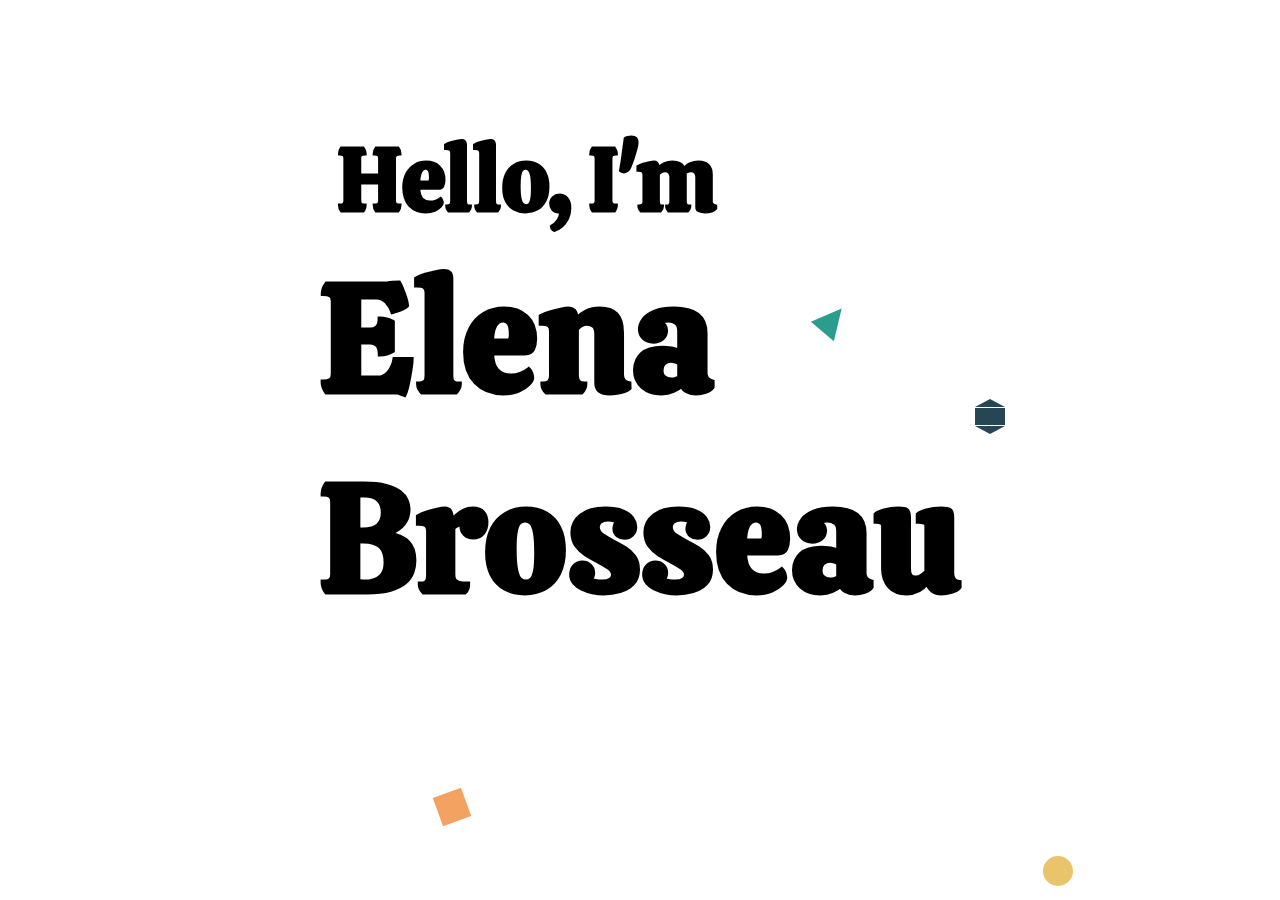
==== index.html @ d4aa17fb "testing responsiveness" ====
<!DOCTYPE html>
<html lang="en">
<head>
    <meta charset="UTF-8">
    <meta http-equiv="X-UA-Compatible" content="IE=edge">
    <meta name="viewport" content="width=device-width, initial-scale=1.0">
    <link rel="preconnect" href="https://fonts.googleapis.com"><link rel="preconnect" href="https://fonts.gstatic.com" crossorigin><link href="https://fonts.googleapis.com/css2?family=Calistoga&display=swap" rel="stylesheet">
    <link href="./styles.css" rel="stylesheet">
    <title>Name Plate</title>
</head>
<body>
    <div id="name-plate">
        <h1>
            &nbsp&nbsp
            <span id="intro">Hello, I'm</span>
            <br>
            <span id="name">Elena Brosseau</span>
        </h1>
        <div id="shapes">
            <div id="square"></div>
            <div id="circle" class="circle-one"></div>
            <div id="triangle"></div>
            <div id="hexagon"></div>
            <div id="circle" class="circle-two"></div>
        </div>
    </div>
</body>
</html>
---- styles.css ----
#name-plate {
    width: 500px;
    margin: 100px auto;
    display: flex;
    flex-direction: column;
    align-items: center;
}

h1 {
    font-family: "Calistoga";
    z-index: 10;
}

h1 #intro {
    font-size: 7vw;
}

h1 #name {
    font-size: 12vw;
}



/*

@keyframes squareBurst {
    0% {
        transform: translate(0, -500px);
        opacity: 0;
    }
    40% {
        transform: translate(0);
        opacity: 1;
    }
    70% {
        transform: translate(0, -30px);
    }
    100% {
        transform: translate(0);
        transform: rotate(-20deg);
    }
}

@keyframes circleOneBurst {
    0% {
        transform: translate(0, -500px);
        opacity: 0;
    }
    40% {
        transform: translate(0);
        opacity: 1;
    }
    70% {
        transform: translate(0, -30px);
    }
    100% {
        transform: translate(0);
    }
}

@keyframes circleTwoBurst {
    0% {
        transform: translate(0, -500px);
        opacity: 0;
    }
    40% {
        transform: translate(0);
        opacity: 1;
    }
    70% {
        transform: translate(0, -30px);
    }
    100% {
        transform: translate(0);
    }
}

@keyframes triangleBurst {
    0% {
        transform: translate(0, -500px);
        opacity: 0;
    }
    40% {
        transform: translate(0);
        opacity: 1;
    }
    70% {
        transform: translate(0, -30px);
    }
    100% {
        transform: translate(0);
        transform: rotate(40deg);
    }
}

@keyframes hexagonBurst {
    0% {
        transform: translate(0, -500px);
        opacity: 0;
    }
    40% {
        transform: translate(0);
        opacity: 1;
    }
    70% {
        transform: translate(0, -30px);
    }
    100% {
        transform: translate(0);
    }
}


*/



#shapes {
    display: flex;
    position: relative;
    bottom: 60px;
}

#square {
    width: 30px;
    height: 30px;
    background-color: #f4a261; 
    position: relative;
    top: 15vw;
    right: 10vw;
    transform: rotate(-20deg);
    animation: 1s ease-in 1.1s squareBurst;
    animation-fill-mode: backwards;
}

#circle {
    width: 30px;
    height: 30px;
    border-radius: 50%
}

.circle-one {
    background: #e9c46a;
    position: relative;
    top: 20vw;
    left: 35vw;
    animation: 1s ease .8s circleOneBurst;
    animation-fill-mode: backwards;
}

.circle-two {
    background: #e76f51;
    position: relative;
    bottom: 15vw;
    right: 65vw;
    animation: 1.1s ease-out 1s circleTwoBurst;
    animation-fill-mode: backwards;
}

#triangle {
    width: 0;
    height: 0;
    border-left: 15px solid transparent;
    border-right: 15px solid transparent;
    border-bottom: 30px solid #2a9d8f;
    transform: rotate(40deg);
    position: relative;
    bottom: 23vw;
    left: 15vw;
    animation: 1s linear .9s triangleBurst;
    animation-fill-mode: backwards;
}

#hexagon {
    width: 30px;
    height: 17.32px;
    background: #264653;
    position: relative;
    bottom: 15vw;
    left: 25vw;
    animation: .9s ease-out 1s hexagonBurst;
    animation-fill-mode: backwards;
  }
  #hexagon::before {
    content: "";
    position: absolute;
    top: -8.66px;
    left: 0;
    width: 0;
    height: 0;
    border-left: 15px solid transparent;
    border-right: 15px solid transparent;
    border-bottom: 8.665px solid #264653;
  }
  #hexagon::after {
    content: "";
    position: absolute;
    bottom: -8.66px;
    left: 0;
    width: 0;
    height: 0;
    border-left: 15px solid transparent;
    border-right: 15px solid transparent;
    border-top: 8.66px solid #264653;
  }
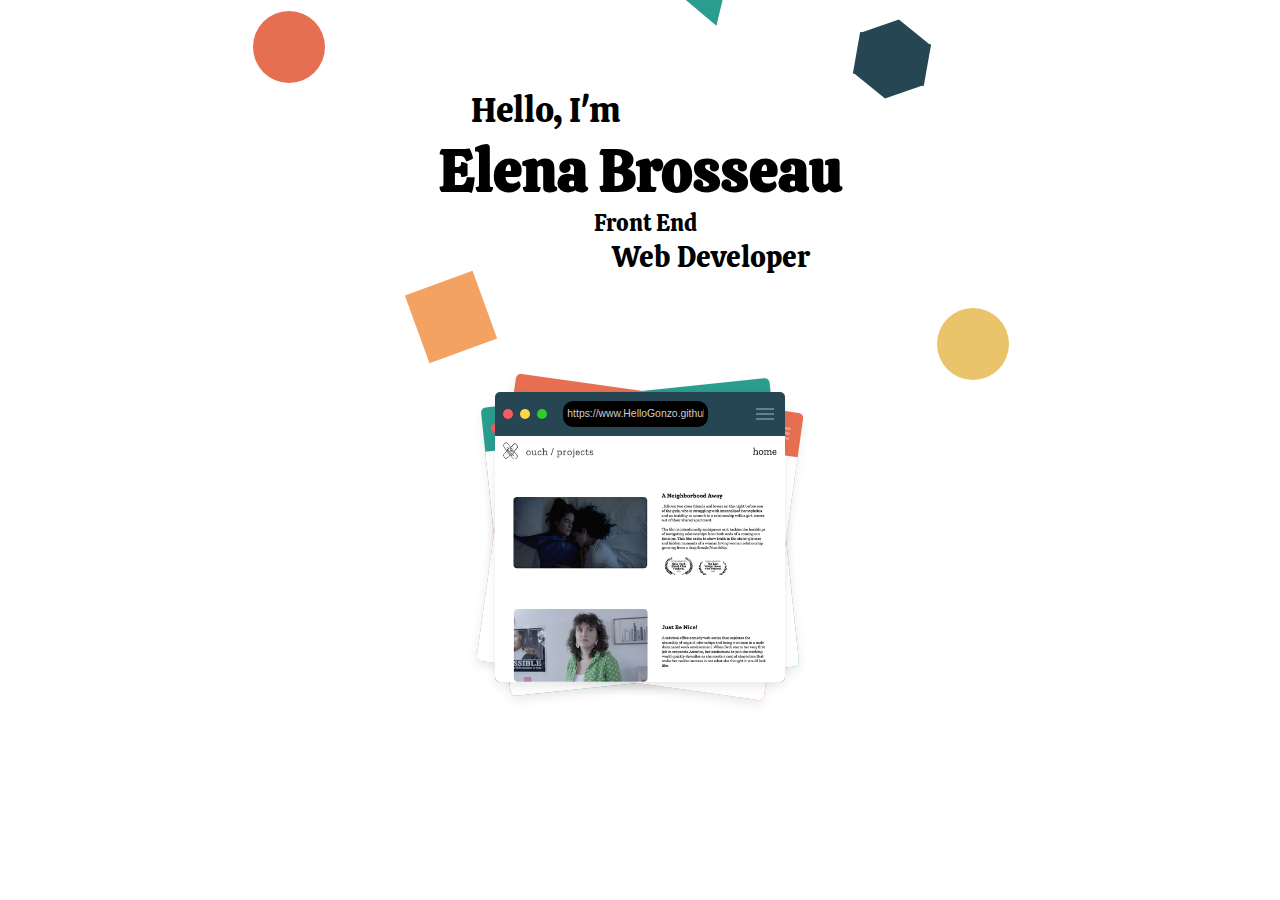
==== commit 9e0278ab: "all fully responsive except shapes" ====
--- a/index.html
+++ b/index.html
@@ -9,19 +9,81 @@
     <title>Name Plate</title>
 </head>
 <body>
-    <div id="name-plate">
-        <h1>
-            &nbsp&nbsp
-            <span id="intro">Hello, I'm</span>
-            <br>
-            <span id="name">Elena Brosseau</span>
-        </h1>
-        <div id="shapes">
-            <div id="square"></div>
-            <div id="circle" class="circle-one"></div>
-            <div id="triangle"></div>
-            <div id="hexagon"></div>
-            <div id="circle" class="circle-two"></div>
+    <div id="grid">
+        <div id="name-plate">
+            <div id="name-text">
+                <p id="hello">Hello, I'm</p>
+                <h1>Elena Brosseau</h1>
+                <p id="front-end">Front End</p>
+                <p id="web-dev">Web Developer</p>
+            </div>
+            <div id="shapes">
+                <div id="square"></div>
+                <div id="circle-one"></div>
+                <div id="triangle"></div>
+                <div id="hexagon"></div>
+                <div id="circle-two"></div>
+            </div>
+        </div>
+        <div id="window-container">
+            <div id="windows">
+                <div class="window one">
+                    <div class="nav-bar">
+                        <div class="browser-btns">
+                            <div class="browser-btn red"></div>
+                            <div class="browser-btn yellow"></div>
+                            <div class="browser-btn green"></div>
+                        </div>
+                        <div class="search-bar">
+                            <p>https://www.gonzo.com</p>
+                        </div>
+                        <div class="menu">
+                            <div class="menu-bar"></div>
+                            <div class="menu-bar"></div>
+                            <div class="menu-bar"></div>
+                        </div>
+                    </div>
+                    <div class="window-content">
+                    </div>
+                </div>
+                <div class="window two">
+                    <div class="nav-bar">
+                        <div class="browser-btns">
+                            <div class="browser-btn red"></div>
+                            <div class="browser-btn yellow"></div>
+                            <div class="browser-btn green"></div>
+                        </div>
+                        <div class="search-bar">
+                            <p>https://www.gonzo.com</p>
+                        </div>
+                        <div class="menu">
+                            <div class="menu-bar"></div>
+                            <div class="menu-bar"></div>
+                            <div class="menu-bar"></div>
+                        </div>
+                    </div>
+                    <div class="window-content">
+                    </div>
+                </div>
+                <div class="window three">
+                    <div class="nav-bar">
+                        <div class="browser-btns">
+                            <div class="browser-btn red"></div>
+                            <div class="browser-btn yellow"></div>
+                            <div class="browser-btn green"></div>
+                        </div>
+                        <div class="search-bar">
+                            <p>https://www.HelloGonzo.github.io</p>
+                        </div>
+                        <div class="menu">
+                            <div class="menu-bar"></div>
+                            <div class="menu-bar"></div>
+                            <div class="menu-bar"></div>
+                        </div>
+                    </div>
+                    <div class="window-content"></div>
+                </div>
+            </div>
         </div>
     </div>
 </body>
--- a/styles.css
+++ b/styles.css
@@ -1,31 +1,63 @@
 
+
+body {
+    margin: 0;
+}
+
+#grid {
+    display: grid;
+    grid-template-rows: repeat(2, 1fr);
+}
+
+
+
+
+/* -- Main Text -- */
 
 #name-plate {
-    width: 500px;
-    margin: 100px auto;
-    display: flex;
-    flex-direction: column;
-    align-items: center;
-}
-
-h1 {
+    margin: 15vmin 0;
+    display: flex;
+    justify-content: center;
+    align-items: center;
+    grid-row: 1;
+}
+
+#name-text {
     font-family: "Calistoga";
     z-index: 10;
 }
 
-h1 #intro {
-    font-size: 7vw;
-}
-
-h1 #name {
-    font-size: 12vw;
-}
-
-
-
-/*
-
-@keyframes squareBurst {
+#hello {
+    margin: 0 5.5vmin;  
+    font-size: 6vw;
+}
+
+#front-end {
+    text-align: end;
+    margin: 0 25vmin;
+    font-size: 4vw;
+}
+
+#web-dev {
+    text-align: end;
+    margin: 0 5.5vmin;
+    font-size: 5vw;
+}
+
+h1 {
+    text-align: center;
+    font-size: 10vw;
+    margin: 0;
+}
+
+
+
+
+
+
+/* -- Shapes -- */
+
+@keyframes fallIn {
     0% {
         transform: translate(0, -500px);
         opacity: 0;
@@ -39,11 +71,10 @@
     }
     100% {
         transform: translate(0);
-        transform: rotate(-20deg);
-    }
-}
-
-@keyframes circleOneBurst {
+    }
+}
+
+@keyframes squareFallIn {
     0% {
         transform: translate(0, -500px);
         opacity: 0;
@@ -56,11 +87,11 @@
         transform: translate(0, -30px);
     }
     100% {
-        transform: translate(0);
-    }
-}
-
-@keyframes circleTwoBurst {
+        transform: translate(0) rotate(-20deg);
+    }
+}
+
+@keyframes triangleFallIn {
     0% {
         transform: translate(0, -500px);
         opacity: 0;
@@ -73,11 +104,11 @@
         transform: translate(0, -30px);
     }
     100% {
-        transform: translate(0);
-    }
-}
-
-@keyframes triangleBurst {
+        transform: translate(0) rotate(40deg);
+    }
+}
+
+@keyframes hexFallIn {
     0% {
         transform: translate(0, -500px);
         opacity: 0;
@@ -90,119 +121,333 @@
         transform: translate(0, -30px);
     }
     100% {
-        transform: translate(0);
-        transform: rotate(40deg);
-    }
-}
-
-@keyframes hexagonBurst {
-    0% {
-        transform: translate(0, -500px);
-        opacity: 0;
-    }
-    40% {
-        transform: translate(0);
-        opacity: 1;
-    }
-    70% {
-        transform: translate(0, -30px);
-    }
-    100% {
-        transform: translate(0);
-    }
-}
-
-
-*/
-
+        transform: translate(0) rotate(10deg);
+    }
+}
 
 
 #shapes {
     display: flex;
-    position: relative;
-    bottom: 60px;
+    position: absolute;
 }
 
 #square {
-    width: 30px;
-    height: 30px;
+    width: 8vmin;
+    height: 8vmin;
     background-color: #f4a261; 
     position: relative;
-    top: 15vw;
-    right: 10vw;
+    top: 15vmin;
+    right: 5vmin;
     transform: rotate(-20deg);
-    animation: 1s ease-in 1.1s squareBurst;
+    animation: 1s ease-in 1.1s squareFallIn;
     animation-fill-mode: backwards;
 }
 
-#circle {
-    width: 30px;
-    height: 30px;
-    border-radius: 50%
-}
-
-.circle-one {
+#circle-one {
+    width: 8vmin;
+    height: 8vmin;
+    border-radius: 50%;
     background: #e9c46a;
     position: relative;
-    top: 20vw;
-    left: 35vw;
-    animation: 1s ease .8s circleOneBurst;
+    top: 18vmin;
+    left: 45vmin;
+    animation: 1s ease .8s fallIn;
     animation-fill-mode: backwards;
 }
 
-.circle-two {
+#circle-two {
+    width: 8vmin;
+    height: 8vmin;
+    border-radius: 50%;
     background: #e76f51;
     position: relative;
-    bottom: 15vw;
-    right: 65vw;
-    animation: 1.1s ease-out 1s circleTwoBurst;
+    bottom: 15vmin;
+    right: 55vmin;
+    animation: 1.1s ease-out 1s fallIn;
     animation-fill-mode: backwards;
 }
 
 #triangle {
     width: 0;
     height: 0;
-    border-left: 15px solid transparent;
-    border-right: 15px solid transparent;
-    border-bottom: 30px solid #2a9d8f;
+    border-left: 4vmin solid transparent;
+    border-right: 4vmin solid transparent;
+    border-bottom: 8vmin solid #2a9d8f;
     transform: rotate(40deg);
     position: relative;
-    bottom: 23vw;
-    left: 15vw;
-    animation: 1s linear .9s triangleBurst;
+    bottom: 23vmin;
+    left: 8vmin;
+    animation: 1s linear .9s triangleFallIn;
     animation-fill-mode: backwards;
 }
 
 #hexagon {
-    width: 30px;
-    height: 17.32px;
+    width: 8vmin;
+    height: 4.62vmin;
     background: #264653;
     position: relative;
-    bottom: 15vw;
-    left: 25vw;
-    animation: .9s ease-out 1s hexagonBurst;
+    bottom: 12vmin;
+    left: 20vmin;
+    transform: rotate(10deg);
+    animation: .9s ease-out 1s hexFallIn;
     animation-fill-mode: backwards;
   }
   #hexagon::before {
     content: "";
     position: absolute;
-    top: -8.66px;
+    top: -2.16vmin;
     left: 0;
     width: 0;
     height: 0;
-    border-left: 15px solid transparent;
-    border-right: 15px solid transparent;
-    border-bottom: 8.665px solid #264653;
+    border-left: 4vmin solid transparent;
+    border-right: 4vmin solid transparent;
+    border-bottom: 2.31vmin solid #264653;
   }
   #hexagon::after {
     content: "";
     position: absolute;
-    bottom: -8.66px;
+    bottom: -2.16vmin;
     left: 0;
     width: 0;
     height: 0;
-    border-left: 15px solid transparent;
-    border-right: 15px solid transparent;
-    border-top: 8.66px solid #264653;
+    border-left: 4vmin solid transparent;
+    border-right: 4vmin solid transparent;
+    border-top: 2.31vmin solid #264653;
   }
-   +
+
+
+
+
+
+
+
+/* -- Browsers -- */
+
+
+@keyframes cardStackRight {
+    0% {
+        transform: translate(0) rotate(0);
+    }
+    40% {
+        transform: translate(-30px, 35px) rotate(-15deg);
+    }
+    70% {
+        transform: translate(-10px, -5px) rotate(-3deg);
+    }
+    100% {
+        transform: translate(-25px) rotate(-6deg);
+    }
+}
+
+@keyframes cardStackLeft {
+    0% {
+        transform: translate(0) rotate(0);
+    }
+    40% {
+        transform: translate(30px, 35px) rotate(15deg);
+    }
+    70% {
+        transform: translate(10px, 5px) rotate(3deg);
+    }
+    100% {
+        transform: translate(25px) rotate(8deg);
+    }
+}
+
+
+#window-container {
+    grid-row: 2;
+    display: flex;
+    justify-content: center;
+    align-items: flex-start;
+}
+
+#windows {
+    width: 60vmin;
+    height: 60vmin;
+    display: flex;
+    justify-content: center;
+    align-items: center;
+}
+
+.window {
+    width: 50vmin;
+    height: 50vmin;
+    margin: 80px auto;
+    display: flex;
+    flex-direction: column;
+    align-items: center;
+    border-radius: 5px;
+    box-shadow: 0 5px 10px rgba(57, 57, 57, 0.103);
+    position: absolute;
+}
+
+.window-content {
+    background-color: white;
+    width: 100%;
+    height: 85%;
+    border-end-start-radius: 5px;
+    border-end-end-radius: 5px;
+}
+
+.nav-bar {
+    width: 100%;
+    height: 15%;
+    display: flex;
+    justify-content: space-between;
+    align-items: center;
+}
+
+.browser-btns {
+    height: 50%;
+    width: 50px;
+    display: flex;
+    justify-content: space-around;
+    align-items: center;
+    margin: 0 5px;
+}
+
+.browser-btn {
+    width: 1.8vmin;
+    height: 1.8vmin;
+    border-radius: 50%;
+}
+
+.red {
+    background-color: rgb(248, 92, 92);
+}
+
+.yellow {
+    background-color: rgb(255, 214, 68);
+}
+
+.green {
+    background-color: rgb(45, 205, 45);
+}
+
+.search-bar {
+    height: 60%;
+    width: 50%;
+    border-radius: 10px;
+    display: flex;
+    align-items: center;
+    margin-right: 10%;
+}
+
+.search-bar p {
+    font-family: Arial, Helvetica, sans-serif;
+    color: rgb(206, 206, 206);
+    font-size: 1.8vmin;
+    margin: 1% 3%;
+    overflow: hidden;
+}
+
+.menu {
+    height: 35%;
+    width: 20px;
+    display: flex;
+    flex-direction: column;
+    justify-content: space-around;
+    align-items: center;
+    margin: 0 10px;
+}
+
+.menu-bar {
+    width: 90%;
+    height: 2px;
+}
+
+
+.window.one {
+    background-color:#2a9d8f;
+    transform: rotate(-6deg);
+    animation: .9s ease-in 1s cardStackRight;
+    animation-fill-mode: both;
+}
+
+.window.two {
+    background-color:#e76f51;
+    transform: rotate(8deg);
+    animation: .9s ease-in 1s cardStackLeft;
+    animation-fill-mode: both;
+}
+
+.window.two .menu-bar {
+    background-color:#f8a894;
+}
+.window.three {
+    background-color:#264653;
+    z-index: 10;
+}
+
+.window.three .window-content {
+    background-image: url(./browser-windows/web-page-projects.png);
+    background-size: 50vmin;
+}
+
+.window.three .search-bar {
+    background-color: rgb(0, 0, 0);
+}
+
+.window.three .menu-bar {
+    background-color: #5a8393;
+}
+
+
+
+
+
+
+
+
+@media only screen and (min-width: 575px) {
+    
+    #name-plate {
+        margin: 87px 0;
+    }
+
+    #hello {
+        margin: 0 32px;  
+        font-size: 35px;
+    }
+    
+    #front-end {
+        margin: 0 145px;
+        font-size: 23px;
+    }
+    
+    #web-dev {
+        margin: 0 32px;
+        font-size: 29px;
+    }
+    
+    h1 {
+        font-size: 58px;
+    }
+
+
+
+
+
+
+    #windows {
+        width: 348px;
+        height: 348px;
+    }
+    .window {
+        width: 290px;
+        height: 290px;
+    }
+    .window.three .window-content {
+        background-size: 290px;
+    }
+    .browser-btn {
+        width: 10px;
+        height: 10px;
+    }
+    .search-bar p {
+        font-size: .65rem;
+    }
+
+}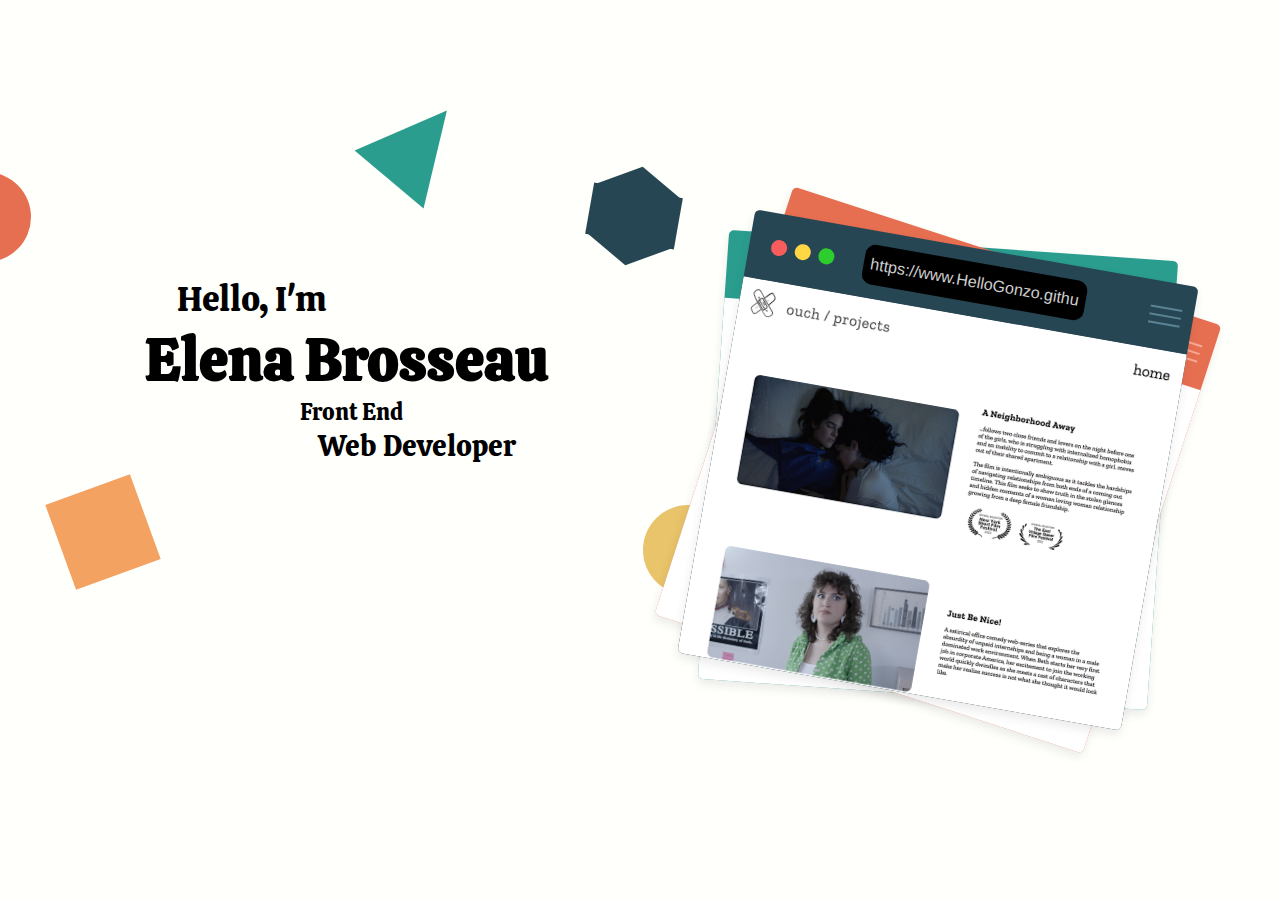
==== commit f464a0f8: "layout complete and fully responsive" ====
--- a/index.html
+++ b/index.html
@@ -6,85 +6,87 @@
     <meta name="viewport" content="width=device-width, initial-scale=1.0">
     <link rel="preconnect" href="https://fonts.googleapis.com"><link rel="preconnect" href="https://fonts.gstatic.com" crossorigin><link href="https://fonts.googleapis.com/css2?family=Calistoga&display=swap" rel="stylesheet">
     <link href="./styles.css" rel="stylesheet">
-    <title>Name Plate</title>
+    <title>Portfolio Working</title>
 </head>
 <body>
-    <div id="grid">
-        <div id="name-plate">
-            <div id="name-text">
-                <p id="hello">Hello, I'm</p>
-                <h1>Elena Brosseau</h1>
-                <p id="front-end">Front End</p>
-                <p id="web-dev">Web Developer</p>
+    <main>
+        <div id="grid">
+            <div id="name-plate">
+                <div id="name-text">
+                    <p id="hello">Hello, I'm</p>
+                    <h1>Elena Brosseau</h1>
+                    <p id="front-end">Front End</p>
+                    <p id="web-dev">Web Developer</p>
+                </div>
+                <div id="shapes">
+                    <div id="square"></div>
+                    <div id="circle-one"></div>
+                    <div id="triangle"></div>
+                    <div id="hexagon"></div>
+                    <div id="circle-two"></div>
+                </div>
             </div>
-            <div id="shapes">
-                <div id="square"></div>
-                <div id="circle-one"></div>
-                <div id="triangle"></div>
-                <div id="hexagon"></div>
-                <div id="circle-two"></div>
-            </div>
-        </div>
-        <div id="window-container">
-            <div id="windows">
-                <div class="window one">
-                    <div class="nav-bar">
-                        <div class="browser-btns">
-                            <div class="browser-btn red"></div>
-                            <div class="browser-btn yellow"></div>
-                            <div class="browser-btn green"></div>
+            <div id="window-container">
+                <div id="windows">
+                    <div class="window one">
+                        <div class="nav-bar">
+                            <div class="browser-btns">
+                                <div class="browser-btn red"></div>
+                                <div class="browser-btn yellow"></div>
+                                <div class="browser-btn green"></div>
+                            </div>
+                            <div class="search-bar">
+                                <p>https://www.gonzo.com</p>
+                            </div>
+                            <div class="menu">
+                                <div class="menu-bar"></div>
+                                <div class="menu-bar"></div>
+                                <div class="menu-bar"></div>
+                            </div>
                         </div>
-                        <div class="search-bar">
-                            <p>https://www.gonzo.com</p>
-                        </div>
-                        <div class="menu">
-                            <div class="menu-bar"></div>
-                            <div class="menu-bar"></div>
-                            <div class="menu-bar"></div>
+                        <div class="window-content">
                         </div>
                     </div>
-                    <div class="window-content">
-                    </div>
-                </div>
-                <div class="window two">
-                    <div class="nav-bar">
-                        <div class="browser-btns">
-                            <div class="browser-btn red"></div>
-                            <div class="browser-btn yellow"></div>
-                            <div class="browser-btn green"></div>
+                    <div class="window two">
+                        <div class="nav-bar">
+                            <div class="browser-btns">
+                                <div class="browser-btn red"></div>
+                                <div class="browser-btn yellow"></div>
+                                <div class="browser-btn green"></div>
+                            </div>
+                            <div class="search-bar">
+                                <p>https://www.gonzo.com</p>
+                            </div>
+                            <div class="menu">
+                                <div class="menu-bar"></div>
+                                <div class="menu-bar"></div>
+                                <div class="menu-bar"></div>
+                            </div>
                         </div>
-                        <div class="search-bar">
-                            <p>https://www.gonzo.com</p>
-                        </div>
-                        <div class="menu">
-                            <div class="menu-bar"></div>
-                            <div class="menu-bar"></div>
-                            <div class="menu-bar"></div>
+                        <div class="window-content">
                         </div>
                     </div>
-                    <div class="window-content">
+                    <div class="window three">
+                        <div class="nav-bar">
+                            <div class="browser-btns">
+                                <div class="browser-btn red"></div>
+                                <div class="browser-btn yellow"></div>
+                                <div class="browser-btn green"></div>
+                            </div>
+                            <div class="search-bar">
+                                <p>https://www.HelloGonzo.github.io</p>
+                            </div>
+                            <div class="menu">
+                                <div class="menu-bar"></div>
+                                <div class="menu-bar"></div>
+                                <div class="menu-bar"></div>
+                            </div>
+                        </div>
+                        <div class="window-content"></div>
                     </div>
-                </div>
-                <div class="window three">
-                    <div class="nav-bar">
-                        <div class="browser-btns">
-                            <div class="browser-btn red"></div>
-                            <div class="browser-btn yellow"></div>
-                            <div class="browser-btn green"></div>
-                        </div>
-                        <div class="search-bar">
-                            <p>https://www.HelloGonzo.github.io</p>
-                        </div>
-                        <div class="menu">
-                            <div class="menu-bar"></div>
-                            <div class="menu-bar"></div>
-                            <div class="menu-bar"></div>
-                        </div>
-                    </div>
-                    <div class="window-content"></div>
                 </div>
             </div>
         </div>
-    </div>
+    </main>
 </body>
 </html>--- a/styles.css
+++ b/styles.css
@@ -2,11 +2,13 @@
 
 body {
     margin: 0;
+    background-color: rgb(255, 255, 252);
 }
 
 #grid {
     display: grid;
     grid-template-rows: repeat(2, 1fr);
+    margin: 10vmin 0 20vmin;
 }
 
 
@@ -52,10 +54,45 @@
 
 
 
+@media only screen and (min-width: 575px) {
+    
+    #name-plate {
+        margin: 87px 0;
+    }
+
+    #hello {
+        margin: 0 32px;  
+        font-size: 35px;
+    }
+    
+    #front-end {
+        margin: 0 145px;
+        font-size: 23px;
+    }
+    
+    #web-dev {
+        margin: 0 32px;
+        font-size: 29px;
+    }
+    
+    h1 {
+        font-size: 58px;
+    }
+}
+
+
+
+
+
+
+
+
 
 
 
 /* -- Shapes -- */
+
+
 
 @keyframes fallIn {
     0% {
@@ -132,37 +169,37 @@
 }
 
 #square {
-    width: 8vmin;
-    height: 8vmin;
+    width: 10vmin;
+    height: 10vmin;
     background-color: #f4a261; 
     position: relative;
-    top: 15vmin;
-    right: 5vmin;
+    top: 18vmin;
+    right: 7vmin;
     transform: rotate(-20deg);
     animation: 1s ease-in 1.1s squareFallIn;
     animation-fill-mode: backwards;
 }
 
 #circle-one {
-    width: 8vmin;
-    height: 8vmin;
+    width: 10vmin;
+    height: 10vmin;
     border-radius: 50%;
     background: #e9c46a;
     position: relative;
-    top: 18vmin;
-    left: 45vmin;
+    top: 20vmin;
+    left: 50vmin;
     animation: 1s ease .8s fallIn;
     animation-fill-mode: backwards;
 }
 
 #circle-two {
-    width: 8vmin;
-    height: 8vmin;
+    width: 10vmin;
+    height: 10vmin;
     border-radius: 50%;
     background: #e76f51;
     position: relative;
-    bottom: 15vmin;
-    right: 55vmin;
+    bottom: 17vmin;
+    right: 60vmin;
     animation: 1.1s ease-out 1s fallIn;
     animation-fill-mode: backwards;
 }
@@ -170,24 +207,24 @@
 #triangle {
     width: 0;
     height: 0;
-    border-left: 4vmin solid transparent;
-    border-right: 4vmin solid transparent;
-    border-bottom: 8vmin solid #2a9d8f;
+    border-left: 5vmin solid transparent;
+    border-right: 5vmin solid transparent;
+    border-bottom: 10vmin solid #2a9d8f;
     transform: rotate(40deg);
     position: relative;
-    bottom: 23vmin;
+    bottom: 25vmin;
     left: 8vmin;
     animation: 1s linear .9s triangleFallIn;
     animation-fill-mode: backwards;
 }
 
 #hexagon {
-    width: 8vmin;
-    height: 4.62vmin;
+    width: 10vmin;
+    height: 5.78vmin;
     background: #264653;
     position: relative;
-    bottom: 12vmin;
-    left: 20vmin;
+    bottom: 15vmin;
+    left: 22vmin;
     transform: rotate(10deg);
     animation: .9s ease-out 1s hexFallIn;
     animation-fill-mode: backwards;
@@ -195,27 +232,80 @@
   #hexagon::before {
     content: "";
     position: absolute;
-    top: -2.16vmin;
+    top: -2.7vmin;
     left: 0;
     width: 0;
     height: 0;
-    border-left: 4vmin solid transparent;
-    border-right: 4vmin solid transparent;
-    border-bottom: 2.31vmin solid #264653;
+    border-left: 5vmin solid transparent;
+    border-right: 5vmin solid transparent;
+    border-bottom: 2.9vmin solid #264653;
   }
   #hexagon::after {
     content: "";
     position: absolute;
-    bottom: -2.16vmin;
+    bottom: -2.7vmin;
     left: 0;
     width: 0;
     height: 0;
-    border-left: 4vmin solid transparent;
-    border-right: 4vmin solid transparent;
-    border-top: 2.31vmin solid #264653;
+    border-left: 5vmin solid transparent;
+    border-right: 5vmin solid transparent;
+    border-top: 2.9vmin solid #264653;
   }
 
-
+/*
+  @media only screen and (min-width: 575px) {
+    
+    #square {
+        width: 57px;
+        height: 57px;
+        top: 105px;
+        right: 43px;
+    }
+
+    #circle-one {
+        width: 57px;
+        height: 57px;
+        top: 114px;
+        left: 285px;
+    }
+    
+    #circle-two {
+        width: 57px;
+        height: 57px;
+        bottom: 97px;
+        right: 342px;
+    }
+
+    #triangle {
+        border-left: 28.5px solid transparent;
+        border-right: 28.5px solid transparent;
+        border-bottom: 57px solid #2a9d8f;
+        bottom: 142px;
+        left: 45.6px;
+    }
+
+    #hexagon {
+        width: 57px;
+        height: 33px;
+        bottom: 85.5px;
+        left: 125.4px;
+      }
+      #hexagon::before {
+        top: -15.4px;
+        border-left: 28.5px solid transparent;
+        border-right: 28.5px solid transparent;
+        border-bottom: 16.53px solid #264653;
+      }
+      #hexagon::after {
+        bottom: -15.4px;
+        border-left: 28.5px solid transparent;
+        border-right: 28.5px solid transparent;
+        border-top: 16.53px solid #264653;
+      }
+
+}
+
+*/
 
 
 
@@ -301,11 +391,11 @@
 
 .browser-btns {
     height: 50%;
-    width: 50px;
+    width: 8vmin;
     display: flex;
     justify-content: space-around;
     align-items: center;
-    margin: 0 5px;
+    margin: 0 2vmin;
 }
 
 .browser-btn {
@@ -345,7 +435,7 @@
 
 .menu {
     height: 35%;
-    width: 20px;
+    width: 4vmin;
     display: flex;
     flex-direction: column;
     justify-content: space-around;
@@ -395,42 +485,10 @@
 }
 
 
-
-
-
-
-
+/*
 
 @media only screen and (min-width: 575px) {
     
-    #name-plate {
-        margin: 87px 0;
-    }
-
-    #hello {
-        margin: 0 32px;  
-        font-size: 35px;
-    }
-    
-    #front-end {
-        margin: 0 145px;
-        font-size: 23px;
-    }
-    
-    #web-dev {
-        margin: 0 32px;
-        font-size: 29px;
-    }
-    
-    h1 {
-        font-size: 58px;
-    }
-
-
-
-
-
-
     #windows {
         width: 348px;
         height: 348px;
@@ -450,4 +508,36 @@
         font-size: .65rem;
     }
 
+}
+*/
+
+
+
+@media only screen and (min-width: 1200px) {
+    
+    main {
+        display: flex;
+        flex-direction: column;
+        align-items: center;
+    }
+
+    #grid {
+        display: flex;
+        margin-top: 100px;
+    }
+
+    #name-plate {
+        margin-left: 8vmin;
+    }
+
+    #circle-one {
+        left: 48vmin;
+    }
+
+    #window-container {
+        margin-left: 120px;
+        position: relative;
+        transform: rotate(10deg);
+        top: 100px;
+    }
 }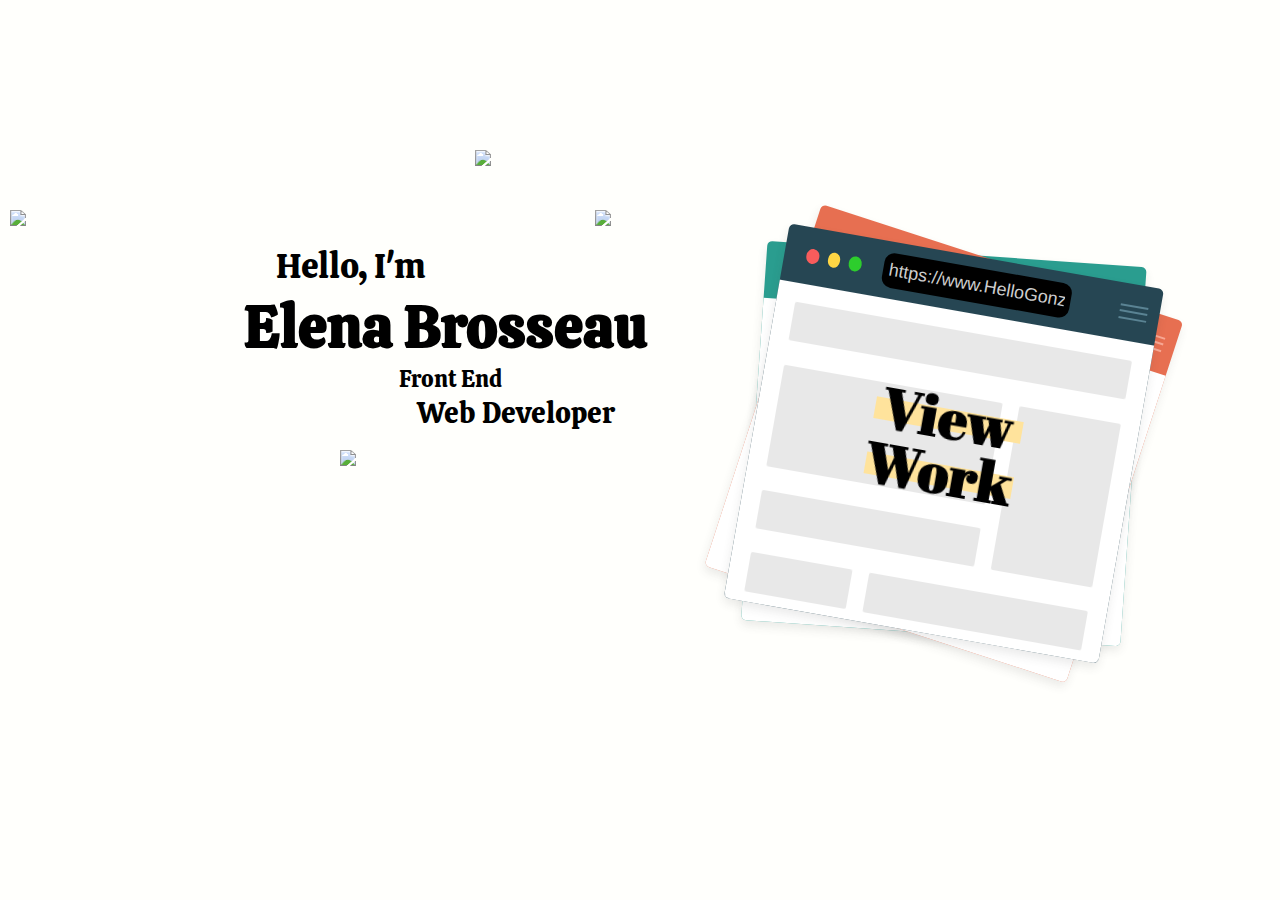
==== commit 22c08fc9: "fixed X scroll, added view work" ====
--- a/index.html
+++ b/index.html
@@ -4,7 +4,7 @@
     <meta charset="UTF-8">
     <meta http-equiv="X-UA-Compatible" content="IE=edge">
     <meta name="viewport" content="width=device-width, initial-scale=1.0">
-    <link rel="preconnect" href="https://fonts.googleapis.com"><link rel="preconnect" href="https://fonts.gstatic.com" crossorigin><link href="https://fonts.googleapis.com/css2?family=Calistoga&display=swap" rel="stylesheet">
+    <link rel="preconnect" href="https://fonts.googleapis.com"><link rel="preconnect" href="https://fonts.gstatic.com" crossorigin><link href="https://fonts.googleapis.com/css2?family=Abril+Fatface&family=Calistoga&display=swap" rel="stylesheet">
     <link href="./styles.css" rel="stylesheet">
     <title>Portfolio Working</title>
 </head>
@@ -19,11 +19,11 @@
                     <p id="web-dev">Web Developer</p>
                 </div>
                 <div id="shapes">
-                    <div id="square"></div>
-                    <div id="circle-one"></div>
-                    <div id="triangle"></div>
-                    <div id="hexagon"></div>
-                    <div id="circle-two"></div>
+                    <img src="./assets/square.png" class="shape square">
+                    <img src="./assets/yellow-circle.png" class="shape circle yel-circle">
+                    <img src="./assets/triangle.png" class="shape triangle">
+                    <img src="./assets/hex.png" class="shape hexagon">
+                    <img src="./assets/red-circle.png" class="shape circle red-circle">
                 </div>
             </div>
             <div id="window-container">
@@ -82,7 +82,23 @@
                                 <div class="menu-bar"></div>
                             </div>
                         </div>
-                        <div class="window-content"></div>
+                        <div class="window-content">
+                            <div class="grid-bg">
+                                <div class="block one"></div>
+                                <div class="block two"></div>
+                                <div class="block three"></div>
+                                <div class="block four"></div>
+                                <div class="block five"></div>
+                                <div class="block six"></div>
+                                <div class="block seven"></div>
+                                <div class="block eight"></div>
+                                <div class="block nine"></div>
+                            </div>
+                            <div id="enter">
+                                <h2>View</h2>
+                                <h2>Work</h2>
+                            </div>
+                        </div>
                     </div>
                 </div>
             </div>
--- a/styles.css
+++ b/styles.css
@@ -1,3 +1,5 @@
+
+
 
 
 body {
@@ -8,7 +10,7 @@
 #grid {
     display: grid;
     grid-template-rows: repeat(2, 1fr);
-    margin: 10vmin 0 20vmin;
+    margin: 10vmin 0 15vmin;
 }
 
 
@@ -17,11 +19,18 @@
 /* -- Main Text -- */
 
 #name-plate {
-    margin: 15vmin 0;
+    margin: 15vmin 0 25vmin;
     display: flex;
     justify-content: center;
     align-items: center;
     grid-row: 1;
+}
+
+@media only screen and (max-height: 500px) {
+   
+    #name-plate {
+        margin: 10vmax 0 25vmax;
+    }
 }
 
 #name-text {
@@ -56,10 +65,6 @@
 
 @media only screen and (min-width: 575px) {
     
-    #name-plate {
-        margin: 87px 0;
-    }
-
     #hello {
         margin: 0 32px;  
         font-size: 35px;
@@ -117,14 +122,14 @@
         opacity: 0;
     }
     40% {
-        transform: translate(0);
+        transform: translate(0) rotate(20deg);
         opacity: 1;
     }
     70% {
-        transform: translate(0, -30px);
+        transform: translate(0, -30px) rotate(20deg);
     }
     100% {
-        transform: translate(0) rotate(-20deg);
+        transform: translate(0) rotate(0);
     }
 }
 
@@ -134,14 +139,14 @@
         opacity: 0;
     }
     40% {
-        transform: translate(0);
+        transform: translate(0) rotate(-40deg);
         opacity: 1;
     }
     70% {
-        transform: translate(0, -30px);
+        transform: translate(0, -30px) rotate(-40deg);
     }
     100% {
-        transform: translate(0) rotate(40deg);
+        transform: translate(0) rotate(0);
     }
 }
 
@@ -151,161 +156,81 @@
         opacity: 0;
     }
     40% {
-        transform: translate(0);
+        transform: translate(0) rotate(10deg);
         opacity: 1;
     }
     70% {
-        transform: translate(0, -30px);
+        transform: translate(0, -30px) rotate(10deg);
     }
     100% {
-        transform: translate(0) rotate(10deg);
+        transform: translate(0) rotate(0);
     }
 }
 
 
 #shapes {
-    display: flex;
+    width: 50vmin;
+    height: 50vmin;
+    max-width: 300px;
+    max-height: 300px;
+    display: flex;
+    justify-content: center;
+    align-items: center;
     position: absolute;
 }
 
-#square {
-    width: 10vmin;
-    height: 10vmin;
-    background-color: #f4a261; 
+@media only screen and (max-height: 500px) {
+    #shapes {
+        width: 50vmax;
+        height: 50vmax;
+    }
+}
+
+.shape {
+    width: 40%;
     position: relative;
-    top: 18vmin;
-    right: 7vmin;
-    transform: rotate(-20deg);
+}
+
+.square {
+    top: 40%;
+    left: 15%;
     animation: 1s ease-in 1.1s squareFallIn;
     animation-fill-mode: backwards;
 }
 
-#circle-one {
-    width: 10vmin;
-    height: 10vmin;
-    border-radius: 50%;
-    background: #e9c46a;
-    position: relative;
-    top: 20vmin;
-    left: 50vmin;
+.yel-circle {
+    top: 55%;
+    left: 120%;
     animation: 1s ease .8s fallIn;
     animation-fill-mode: backwards;
 }
 
-#circle-two {
-    width: 10vmin;
-    height: 10vmin;
-    border-radius: 50%;
-    background: #e76f51;
-    position: relative;
-    bottom: 17vmin;
-    right: 60vmin;
+.red-circle {
+    bottom: 40%;
+    right: 175%;
     animation: 1.1s ease-out 1s fallIn;
     animation-fill-mode: backwards;
 }
 
-#triangle {
-    width: 0;
-    height: 0;
-    border-left: 5vmin solid transparent;
-    border-right: 5vmin solid transparent;
-    border-bottom: 10vmin solid #2a9d8f;
-    transform: rotate(40deg);
-    position: relative;
-    bottom: 25vmin;
-    left: 8vmin;
+.triangle {
+    bottom: 60%;
+    left: 20%;
     animation: 1s linear .9s triangleFallIn;
     animation-fill-mode: backwards;
 }
 
-#hexagon {
-    width: 10vmin;
-    height: 5.78vmin;
-    background: #264653;
-    position: relative;
-    bottom: 15vmin;
-    left: 22vmin;
-    transform: rotate(10deg);
+.hexagon {
+    bottom: 40%;
+    left: 40%;
     animation: .9s ease-out 1s hexFallIn;
     animation-fill-mode: backwards;
-  }
-  #hexagon::before {
-    content: "";
-    position: absolute;
-    top: -2.7vmin;
-    left: 0;
-    width: 0;
-    height: 0;
-    border-left: 5vmin solid transparent;
-    border-right: 5vmin solid transparent;
-    border-bottom: 2.9vmin solid #264653;
-  }
-  #hexagon::after {
-    content: "";
-    position: absolute;
-    bottom: -2.7vmin;
-    left: 0;
-    width: 0;
-    height: 0;
-    border-left: 5vmin solid transparent;
-    border-right: 5vmin solid transparent;
-    border-top: 2.9vmin solid #264653;
-  }
-
-/*
-  @media only screen and (min-width: 575px) {
-    
-    #square {
-        width: 57px;
-        height: 57px;
-        top: 105px;
-        right: 43px;
-    }
-
-    #circle-one {
-        width: 57px;
-        height: 57px;
-        top: 114px;
-        left: 285px;
-    }
-    
-    #circle-two {
-        width: 57px;
-        height: 57px;
-        bottom: 97px;
-        right: 342px;
-    }
-
-    #triangle {
-        border-left: 28.5px solid transparent;
-        border-right: 28.5px solid transparent;
-        border-bottom: 57px solid #2a9d8f;
-        bottom: 142px;
-        left: 45.6px;
-    }
-
-    #hexagon {
-        width: 57px;
-        height: 33px;
-        bottom: 85.5px;
-        left: 125.4px;
-      }
-      #hexagon::before {
-        top: -15.4px;
-        border-left: 28.5px solid transparent;
-        border-right: 28.5px solid transparent;
-        border-bottom: 16.53px solid #264653;
-      }
-      #hexagon::after {
-        bottom: -15.4px;
-        border-left: 28.5px solid transparent;
-        border-right: 28.5px solid transparent;
-        border-top: 16.53px solid #264653;
-      }
-
-}
-
-*/
+}
+
+
+
+
+
+
 
 
 
@@ -354,17 +279,27 @@
 }
 
 #windows {
-    width: 60vmin;
-    height: 60vmin;
-    display: flex;
-    justify-content: center;
-    align-items: center;
-}
-
-.window {
     width: 50vmin;
     height: 50vmin;
-    margin: 80px auto;
+    max-width: 380px;
+    max-height: 380px;
+    display: flex;
+    justify-content: center;
+    align-items: center;
+    position: relative;
+}
+
+@media only screen and (max-height: 500px) {
+   
+    #windows {
+        width: 50vmax;
+        height: 50vmax;
+    }
+}
+
+.window {
+    width: 100%;
+    height: 100%;
     display: flex;
     flex-direction: column;
     align-items: center;
@@ -390,7 +325,7 @@
 }
 
 .browser-btns {
-    height: 50%;
+    height: 8vmin;
     width: 8vmin;
     display: flex;
     justify-content: space-around;
@@ -399,8 +334,8 @@
 }
 
 .browser-btn {
-    width: 1.8vmin;
-    height: 1.8vmin;
+    width: 20%;
+    height: 20%;
     border-radius: 50%;
 }
 
@@ -428,7 +363,7 @@
 .search-bar p {
     font-family: Arial, Helvetica, sans-serif;
     color: rgb(206, 206, 206);
-    font-size: 1.8vmin;
+    font-size: 1.4vw;
     margin: 1% 3%;
     overflow: hidden;
 }
@@ -470,11 +405,11 @@
     background-color:#264653;
     z-index: 10;
 }
-
+/*
 .window.three .window-content {
     background-image: url(./browser-windows/web-page-projects.png);
-    background-size: 50vmin;
-}
+    background-size: cover;
+}*/
 
 .window.three .search-bar {
     background-color: rgb(0, 0, 0);
@@ -485,32 +420,106 @@
 }
 
 
-/*
-
-@media only screen and (min-width: 575px) {
-    
-    #windows {
-        width: 348px;
-        height: 348px;
-    }
-    .window {
-        width: 290px;
-        height: 290px;
-    }
-    .window.three .window-content {
-        background-size: 290px;
-    }
-    .browser-btn {
-        width: 10px;
-        height: 10px;
-    }
-    .search-bar p {
-        font-size: .65rem;
-    }
-
-}
-*/
-
+
+
+/* -- Fake Grid -- */
+
+.window.three .window-content {
+    display: flex;
+    justify-content: center;
+    align-items: flex-start;
+    overflow-y: scroll;
+}
+
+.grid-bg {
+    width: 90%;
+    height: 150%;
+    margin: 5% 0;
+    display: grid;
+    grid-template-columns: repeat(3, 1fr);
+    grid-template-areas: 
+        "head head head"
+        "banner banner side"
+        "banner banner side"
+        "line-a line-a side"
+        "line-b line-c line-c"
+        "line-d line-e line-e"
+        "line-d line-e line-e"
+        "line-f line-f line-f";
+    gap: 5%;
+}
+
+.block {
+    width: 100%;
+    background-color: rgb(232, 232, 232);
+    border-radius: 2px;
+}
+
+.block.one {
+    grid-area: head;
+}
+.block.two {
+    grid-area: banner;
+}
+.block.three {
+    grid-area: side;
+}
+.block.four {
+    grid-area: line-a;
+}
+.block.five {
+    grid-area: line-b;
+}
+.block.six {
+    grid-area: line-c;
+}
+.block.seven {
+    grid-area: line-d;
+}
+.block.eight {
+    grid-area: line-e;
+}
+.block.nine {
+    grid-area: line-f;
+}
+
+
+
+#enter {
+    position: absolute;
+    bottom: 35%;
+    align-self: center;
+    text-align: center;
+}
+
+#enter h2 {
+    font-family: "Abril fatface";
+    font-size: 8vw;
+    letter-spacing: 1px;
+    margin: 0;
+    line-height: 1;
+    background: linear-gradient(120deg, #ffe39c 0%, #ffe39c 100%);
+    background-repeat: no-repeat;
+    background-size: 100% 40%;
+    background-position: 0 60%;
+}
+
+@media only screen and (min-width: 700px) {
+    #enter h2 {
+        font-size: 56px;
+    }
+}
+
+
+
+
+
+
+
+
+
+
+/* -- Wide Screen -- */
 
 
 @media only screen and (min-width: 1200px) {
@@ -523,19 +532,23 @@
 
     #grid {
         display: flex;
-        margin-top: 100px;
+        margin-top: 17vmin;
     }
 
     #name-plate {
-        margin-left: 8vmin;
-    }
-
-    #circle-one {
-        left: 48vmin;
+        margin: 10vmax 0 25vmax;
+    }
+
+    #name-plate {
+        margin: 10vmin 0 20vmin 10vmin;
+    }
+
+    .yel-circle {
+        left: 130%;
     }
 
     #window-container {
-        margin-left: 120px;
+        margin-left: 100px;
         position: relative;
         transform: rotate(10deg);
         top: 100px;
